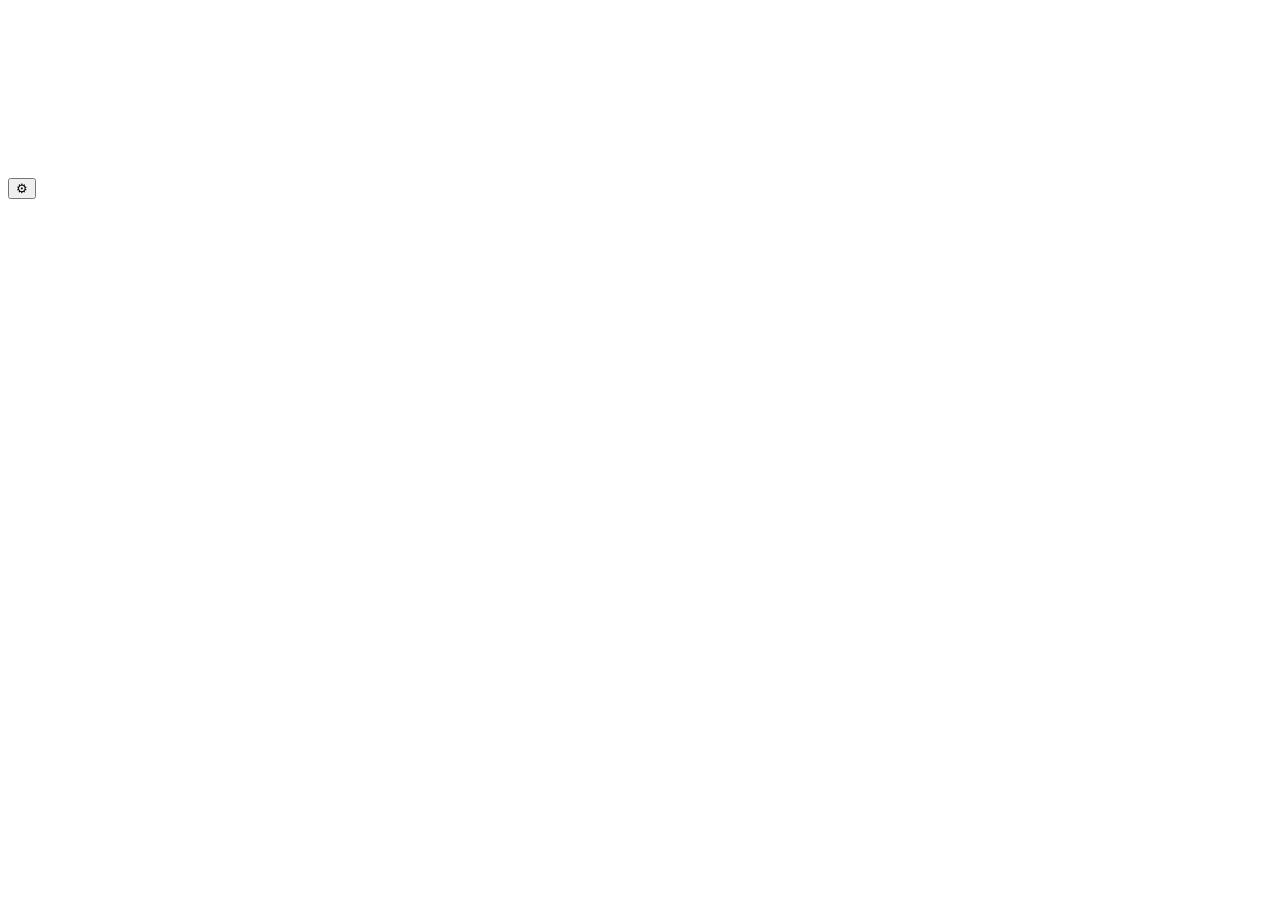
==== index.html @ 460e4f5f "Add files via upload" ====
<!DOCTYPE html>
<html lang="es"><head><meta charset="utf-8">
<meta name="viewport" content="width=device-width, initial-scale=1, viewport-fit=cover">
<meta name="theme-color" content="#2b2d30">
<title>LLT · Clarificador de jugo de caña</title>
  <script type="module" crossorigin src="/clarificador-llt/assets/main-EzSTiBau.js"></script>
  <link rel="modulepreload" crossorigin href="/clarificador-llt/assets/modulepreload-polyfill-B5Qt9EMX.js">
  <link rel="stylesheet" crossorigin href="/clarificador-llt/assets/main-DAeSb6eo.css">
  <link rel="stylesheet" crossorigin href="/clarificador-llt/assets/presentation-E7dINf7v.css">
</head><body>
<div id="app"><canvas id="cv"></canvas></div>
<aside id="hud" aria-live="polite"><b id="t-title"></b><p id="t-line"></p></aside>
<div id="bar" role="progressbar" aria-label="Progreso del recorrido"><i id="bar-fill"></i></div>
<div id="scroller"></div>
<aside id="vcard" aria-live="polite"></aside>
<section id="res" aria-label="Resultados de la simulación"></section>
<button id="tbtn" title="Panel de prueba (T)" aria-label="Abrir panel de prueba">⚙</button><aside id="tpanel" hidden></aside>
<div id="legacy" hidden><input id="op" type="range" min="0" max="1" step="0.001" value="0"><button id="bi"></button><div id="info-title"></div><p id="info-body"></p><button id="play-liquid"></button><button id="toggle-liquid"></button></div>
<section id="mode-choice" aria-label="Elegir modalidad de la experiencia" hidden>
 <div class="llt-choice-inner">
  <div class="llt-eyebrow">CROMPION LLT · EXPERIENCIA INTERACTIVA</div>
  <h1>¿Cómo querés explorar el proceso?</h1>
  <p>Conocé cómo se clarifica el jugo de caña. Elegí cómo querés participar.</p>
  <div class="llt-choice-grid">
   <a class="llt-mode-option" href="/?modo=grupal"><span class="llt-mode-icon" aria-hidden="true">♧</span><strong>Experiencia grupal</strong><span>Los alumnos votan desde sus celulares y deciden juntos los parámetros del proceso.</span><em>Comenzar en grupo →</em></a>
   <a class="llt-mode-option" href="/?modo=individual"><span class="llt-mode-icon" aria-hidden="true">◇</span><strong>Experiencia individual</strong><span>Recorré el clarificador, elegí las cuatro variables y descubrí tus resultados.</span><em>Explorar individualmente →</em></a>
  </div>
  <small>Simulación educativa · Funciona sin internet en una red local</small>
 </div>
</section>
<section id="lobby" aria-label="Sala de espera LLT" hidden>
  <div class="llt-lobby-card">
    <div class="llt-eyebrow">CROMPION LLT · CENTRO DE CONTROL</div>
    <a class="llt-solo-link" href="/">← Volver a elegir modalidad</a>
    <h1>Clarificación del jugo de caña</h1>
    <p class="llt-intro">Una experiencia industrial interactiva. Conectate a la red local y participá en las decisiones del proceso.</p>
    <div class="llt-lobby-grid">
      <div class="llt-qr-pair">
        <div class="llt-qr-box"><span class="llt-qr-num">PASO 1 · CONECTARSE</span><img id="llt-wifi-qr" alt="Código QR para solicitar conexión a la red Wi-Fi" hidden><div id="llt-wifi-placeholder" class="llt-qr-placeholder">Configurá el Wi-Fi antes de empezar</div><p>Escaneá y aceptá unirte al Wi-Fi</p></div>
        <div class="llt-qr-box"><span class="llt-qr-num">PASO 2 · PARTICIPAR</span><img id="llt-qr" alt="Código QR para acceder a la votación sin internet"><p>Escaneá para abrir la votación</p></div>
      </div>
      <div class="llt-lobby-side">
        <span class="llt-eyebrow">PARTICIPANTES CONECTADOS</span>
        <div class="llt-count"><span id="llt-count">0</span><small>alumnos</small></div>
        <p id="llt-session-label">Sala de espera · sin nombres</p>
        <label for="llt-ips">Red local de la computadora</label>
        <select id="llt-ips" aria-label="Elegir IP de red local"></select>
        <div id="llt-local-url" class="llt-url" role="status"></div>
        <button id="llt-refresh-qr" class="llt-minor">↻ Actualizar QR y direcciones</button>
      </div>
    </div>
    <details id="llt-wifi-settings" class="llt-wifi-settings"><summary>⚙ Configurar QR de Wi-Fi (antes de proyectar)</summary>
      <form id="llt-wifi-form" autocomplete="off"><label>Nombre de la red (SSID)<input id="llt-wifi-name" autocomplete="off" placeholder="Nombre exacto de tu hotspot o router" maxlength="64"></label><label>Contraseña Wi-Fi<input id="llt-wifi-password" type="password" autocomplete="new-password" placeholder="No se mostrará escrita en pantalla"></label><label>Seguridad<select id="llt-wifi-security"><option value="WPA">WPA / WPA2 / WPA3</option><option value="nopass">Red abierta (sin contraseña)</option></select></label><button type="submit">Generar QR de conexión</button><button type="button" id="llt-wifi-clear" class="llt-minor">Quitar QR Wi-Fi</button></form>
      <p>El código QR Wi-Fi contiene el nombre y la clave de la red. Mostralo solo a los participantes autorizados. Algunos celulares requieren confirmar la conexión o hacerla manualmente.</p>
    </details>
    <details id="llt-admin-advanced" class="llt-wifi-settings"><summary>Acceso de presentadora (solo si es necesario)</summary>
      <form id="llt-admin-login" class="llt-host-login"><label for="llt-pin">PIN de presentadora</label><input id="llt-pin" type="password" inputmode="numeric" autocomplete="off" placeholder="PIN de la terminal" required><button type="submit">Conectar presentadora</button></form>
    </details>
    <p id="llt-host-state" class="llt-host-state">Conectando el centro de control…</p>
    <div class="llt-lobby-actions"><button id="llt-start" class="llt-primary" disabled>Iniciar experiencia →</button><button id="llt-open-control" class="llt-minor">Abrir panel de control ↗</button></div>
    <p class="llt-footnote" id="lobby-status" role="status">Conectando con el servidor local…</p>
  </div>
</section>
<div id="llt-results-missing" hidden>Esperando las cuatro decisiones para mostrar el informe final · Revisá el panel de presentadora</div>
</body></html>
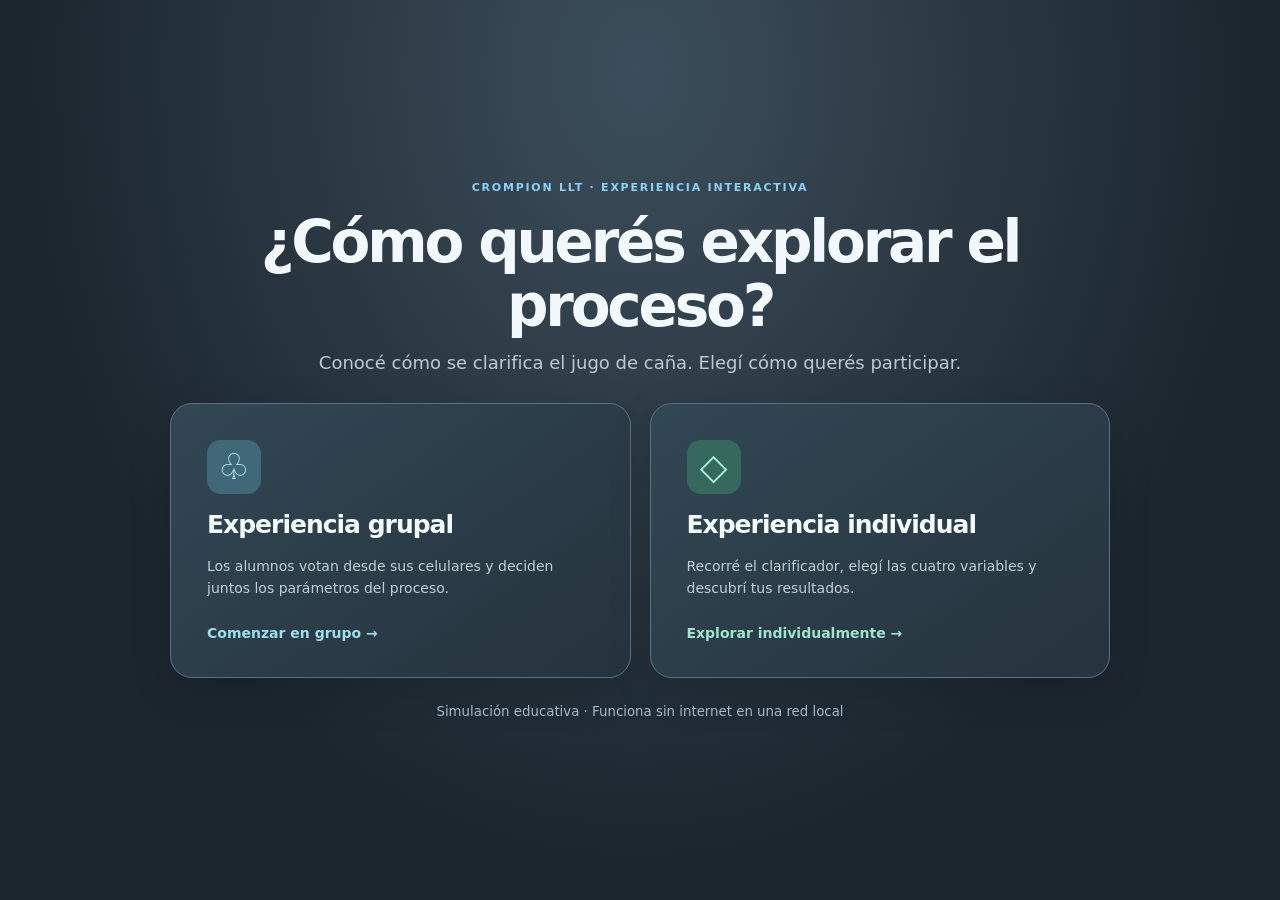
==== commit c7a19caa: "Add files via upload" ====
--- a/index.html
+++ b/index.html
@@ -3,10 +3,10 @@
 <meta name="viewport" content="width=device-width, initial-scale=1, viewport-fit=cover">
 <meta name="theme-color" content="#2b2d30">
 <title>LLT · Clarificador de jugo de caña</title>
-  <script type="module" crossorigin src="/clarificador-llt/assets/main-EzSTiBau.js"></script>
-  <link rel="modulepreload" crossorigin href="/clarificador-llt/assets/modulepreload-polyfill-B5Qt9EMX.js">
-  <link rel="stylesheet" crossorigin href="/clarificador-llt/assets/main-DAeSb6eo.css">
-  <link rel="stylesheet" crossorigin href="/clarificador-llt/assets/presentation-E7dINf7v.css">
+  <script type="module" crossorigin src="/assets/main-DnYSEAKQ.js"></script>
+  <link rel="modulepreload" crossorigin href="/assets/modulepreload-polyfill-B5Qt9EMX.js">
+  <link rel="stylesheet" crossorigin href="/assets/main-DAeSb6eo.css">
+  <link rel="stylesheet" crossorigin href="/assets/presentation-B93lToBl.css">
 </head><body>
 <div id="app"><canvas id="cv"></canvas></div>
 <aside id="hud" aria-live="polite"><b id="t-title"></b><p id="t-line"></p></aside>
@@ -22,8 +22,8 @@
   <h1>¿Cómo querés explorar el proceso?</h1>
   <p>Conocé cómo se clarifica el jugo de caña. Elegí cómo querés participar.</p>
   <div class="llt-choice-grid">
-   <a class="llt-mode-option" href="/?modo=grupal"><span class="llt-mode-icon" aria-hidden="true">♧</span><strong>Experiencia grupal</strong><span>Los alumnos votan desde sus celulares y deciden juntos los parámetros del proceso.</span><em>Comenzar en grupo →</em></a>
-   <a class="llt-mode-option" href="/?modo=individual"><span class="llt-mode-icon" aria-hidden="true">◇</span><strong>Experiencia individual</strong><span>Recorré el clarificador, elegí las cuatro variables y descubrí tus resultados.</span><em>Explorar individualmente →</em></a>
+   <a class="llt-mode-option" href="?modo=grupal"><span class="llt-mode-icon" aria-hidden="true">♧</span><strong>Experiencia grupal</strong><span>Los alumnos votan desde sus celulares y deciden juntos los parámetros del proceso.</span><em>Comenzar en grupo →</em></a>
+   <a class="llt-mode-option" href="?modo=individual"><span class="llt-mode-icon" aria-hidden="true">◇</span><strong>Experiencia individual</strong><span>Recorré el clarificador, elegí las cuatro variables y descubrí tus resultados.</span><em>Explorar individualmente →</em></a>
   </div>
   <small>Simulación educativa · Funciona sin internet en una red local</small>
  </div>
@@ -31,7 +31,7 @@
 <section id="lobby" aria-label="Sala de espera LLT" hidden>
   <div class="llt-lobby-card">
     <div class="llt-eyebrow">CROMPION LLT · CENTRO DE CONTROL</div>
-    <a class="llt-solo-link" href="/">← Volver a elegir modalidad</a>
+    <a class="llt-solo-link" href="./">← Volver a elegir modalidad</a>
     <h1>Clarificación del jugo de caña</h1>
     <p class="llt-intro">Una experiencia industrial interactiva. Conectate a la red local y participá en las decisiones del proceso.</p>
     <div class="llt-lobby-grid">
--- a/assets/main-DAeSb6eo.css
+++ b/assets/main-DAeSb6eo.css
@@ -0,0 +1 @@
+*{box-sizing:border-box}html,body{margin:0;background:#2b2d30;color:#e6e7e8;font-family:system-ui,-apple-system,Segoe UI,Roboto,sans-serif;overscroll-behavior:none}#app{position:fixed;inset:0;background:#2b2d30;z-index:0}canvas{position:absolute;inset:0;width:100%;height:100%;display:block}#scroller{height:1400vh}#hud{position:fixed;z-index:5;left:clamp(16px,3vw,44px);bottom:calc(26px + env(safe-area-inset-bottom,0px));max-width:min(330px,calc(100vw - 32px));padding:10px 14px 11px;background:#323538;border:1px solid #3d4044;border-radius:8px;pointer-events:none;opacity:0}#hud b{display:block;margin-bottom:5px;font:600 10.5px/1.2 system-ui,sans-serif;letter-spacing:.14em;text-transform:uppercase;color:#aeb2b6}#hud p{margin:0;font-size:13px;line-height:1.45;color:#e6e7e8}#bar{position:fixed;z-index:6;left:0;right:0;bottom:0;height:2px;background:#ffffff12}#bar i{display:block;height:100%;background:#8dff5a;transform-origin:0 50%;transform:scaleX(0)}@media(max-aspect-ratio:1/1){#hud{bottom:auto;top:calc(14px + env(safe-area-inset-top,0px));left:14px;font-size:12px}}#vcard{position:fixed;z-index:8;left:clamp(12px,2.2vw,36px);top:calc(clamp(12px,2.2vw,32px) + env(safe-area-inset-top,0px));width:clamp(205px,19vw,300px);padding:10px 12px 11px;background:#34383ed1;border:1px solid rgba(131,188,233,.38);border-radius:12px;-webkit-backdrop-filter:blur(6px);backdrop-filter:blur(6px);opacity:0;visibility:hidden;pointer-events:none}#vcard .vk{font:600 9.5px/1.2 system-ui,sans-serif;letter-spacing:.14em;color:#83bce9}#vcard h3{margin:4px 0 2px;font-size:clamp(14px,1.25vw,18px);font-weight:650}#vcard .vq{margin:0 0 8px;font-size:clamp(11px,.9vw,13px);color:#adb7c3}#vcard .vo{display:grid;grid-template-columns:repeat(3,1fr);gap:5px}#vcard .val{padding:6px 2px;text-align:center;font-weight:700;font-size:clamp(11px,.95vw,14px);border:1px solid #515d69;border-radius:8px;background:#3c424bd9;white-space:nowrap}#vcard .val.win{background:#2b5777eb;border-color:#8ac9f8;color:#e3f4ff}#vcard .val.off{opacity:.45}#vcard .vs{margin-top:8px;font-size:11px;color:#b6c1cb}#vcard .vs.ok{color:#badcf6}@media(max-width:600px){#vcard{width:min(300px,calc(100vw - 24px))}}@media(max-aspect-ratio:1/1){body.vote-on #hud{top:auto;bottom:calc(20px + env(safe-area-inset-bottom,0px))}}body.res-on #hud{opacity:0!important}#tbtn{position:fixed;right:10px;bottom:8px;z-index:30;width:28px;height:28px;border-radius:50%;border:1px solid #4a525c;background:#34383eb3;color:#adb7c3;opacity:.4;cursor:pointer;font-size:14px;line-height:1;padding:0}#tbtn:hover{opacity:1}#tpanel{position:fixed;right:10px;bottom:44px;z-index:30;width:min(330px,calc(100vw - 20px));max-height:70vh;overflow:auto;background:#34383ef7;border:1px solid #4a525c;border-radius:12px;padding:12px;font-size:12px;color:#e6e7e8}#tpanel[hidden]{display:none}#tpanel p{margin:8px 0}#tpanel small{color:#9aa1a8}#tpanel .tr{display:flex;flex-wrap:wrap;gap:5px;align-items:center;margin:8px 0;color:#adb7c3}#tpanel button{font:inherit;color:#e6e7e8;background:#3b4550;border:1px solid #5a7791;border-radius:8px;padding:5px 9px;cursor:pointer}#tpanel button.on{background:#2b5777;border-color:#8ac9f8}#tpanel button:disabled{opacity:.4;cursor:default}body.clean #tbtn,body.clean #tpanel{display:none}#res{position:fixed;inset:0;z-index:20;overflow:auto;background:#2b2d30f0;opacity:0;pointer-events:none;display:flex;justify-content:center;align-items:flex-start;padding:clamp(12px,3vh,30px) clamp(14px,3vw,40px);--a:#83bce9;color:#eff2f5}#res.on{pointer-events:auto}#res .in{width:min(1180px,100%)}#res h1{margin:0;font-size:clamp(22px,2.4vw,32px);letter-spacing:-.035em}#res h2{margin:0;font-size:clamp(17px,1.8vw,22px)}#res .eyebrow{font-size:11px;letter-spacing:.16em;text-transform:uppercase;color:#83bce9}#res .card{background:#34383e;border:1px solid #4a525c;border-radius:15px;padding:16px}#res .spaced{display:grid;gap:14px}#res .row{display:flex;align-items:center;justify-content:space-between;gap:12px;flex-wrap:wrap}#res .btn{background:#393e45;border:1px solid #4a525c;border-radius:10px;color:#eff2f5;padding:10px 15px;font:inherit;font-weight:620;cursor:pointer}#res .btn:hover{border-color:#83bce9}#res .result-hero{display:grid;grid-template-columns:1fr 1fr;gap:18px;align-items:center}#res .sugar-scene{border:1px solid #56626b;background:radial-gradient(ellipse at 50% 38%,#45515a,#30353b 70%);border-radius:15px;padding:6px;overflow:hidden}#res .sugar-scene svg{display:block;width:100%;height:auto;max-height:min(34vh,330px)}#res .metrics{display:grid;grid-template-columns:repeat(5,minmax(0,1fr));gap:10px}#res .metric{padding:14px 12px;background:#373e46;border:1px solid #506275;border-radius:13px}#res .metric strong{display:block;color:#b9dfff;font-size:clamp(20px,2.2vw,29px);letter-spacing:-.04em}#res .metric span{display:block;font-size:12px;color:#b5c0cb}#res .reveal{display:flex;align-items:center;justify-content:center;gap:7px;flex-wrap:wrap}#res .reveal span{padding:7px 11px;border:1px solid #64829b;border-radius:9px;background:#364a5b}#res .notice{padding:11px 14px;border:1px solid #52677a;border-radius:12px;background:#34404c;color:#ccdced;font-size:13px}#res .muted{color:#adb7c3}#res .tiny{font-size:12px;margin:0}#res .phase-arrow{color:#8abfe7;font-size:20px;border:0;background:none;padding:0}@media(max-width:900px){#res .result-hero{grid-template-columns:1fr}#res .metrics{grid-template-columns:repeat(3,1fr)}}@media(max-width:590px){#res .metrics{grid-template-columns:repeat(2,1fr)}}
--- a/assets/presentation-B93lToBl.css
+++ b/assets/presentation-B93lToBl.css
@@ -0,0 +1 @@
+#lobby[hidden],#llt-results-missing[hidden],#llt-admin-login[hidden]{display:none!important}.llt-lobby-locked{overflow:hidden!important}#lobby{position:fixed;inset:0;z-index:50;display:flex;align-items:center;justify-content:center;overflow:auto;padding:28px 16px;background:radial-gradient(ellipse at 48% 15%,#3c4550,#24292e 65%);font-family:system-ui,-apple-system,Segoe UI,sans-serif}.llt-lobby-card{width:min(880px,100%);background:#30363d;border:1px solid #596d7b;border-radius:23px;padding:clamp(20px,4vw,40px);box-shadow:0 24px 100px #0008;color:#f1f5f9}.llt-eyebrow{color:#8bd0f7;font-size:11px;letter-spacing:.16em;font-weight:700}.llt-lobby-card h1{margin:13px 0 10px;font-size:clamp(26px,3vw,42px);letter-spacing:-.04em;line-height:1.1}.llt-intro{color:#b9c5cf;margin:0 0 24px;max-width:620px;line-height:1.55;font-size:14px}.llt-lobby-grid{display:grid;grid-template-columns:240px 1fr;gap:28px;align-items:center}.llt-qr-box{border:1px solid #657b8f;border-radius:16px;background:#3c4956;text-align:center;padding:16px}.llt-qr-box img{display:block;width:196px;height:196px;object-fit:contain;background:#fff;border-radius:9px;margin:auto}.llt-qr-box p{margin:10px 0 0;color:#d6e5ed;font-size:12px}.llt-lobby-side{display:grid;gap:8px;align-content:center}.llt-count{display:flex;align-items:baseline;gap:12px;font-size:54px;font-weight:760;letter-spacing:-.06em;color:#fff}.llt-count small{font-size:14px;font-weight:400;letter-spacing:0;color:#b5bec8}.llt-lobby-side p{margin:0 0 9px;font-size:13px;color:#bac6cf}#lobby label{font-size:12px;color:#dae5ef}#lobby select,#lobby input{width:100%;border:1px solid #708399;background:#202931;color:#fff;border-radius:9px;padding:12px;font:inherit;font-size:14px}.llt-url{font-size:13px;word-break:break-all;color:#87dbd3}#lobby button{cursor:pointer;color:#e8f2fa;border:1px solid #70869c;border-radius:10px;background:#384a58;padding:12px 15px;font-weight:600}#lobby button:hover:not(:disabled){border-color:#9ac7e8}#lobby button:disabled{opacity:.38;cursor:not-allowed}#lobby .llt-minor{background:transparent;font-size:12px;padding:9px 12px}.llt-host-login{display:grid;grid-template-columns:1fr minmax(200px,1fr) auto;align-items:end;gap:10px;border-top:1px solid #536272;padding-top:16px;margin-top:20px}.llt-host-state{font-size:12px;color:#cbd9e5;margin:9px 0}.llt-lobby-actions{display:flex;gap:10px;align-items:center;flex-wrap:wrap}#lobby .llt-primary{background:#74c6d9;color:#102935;border:0;font-size:15px;padding:14px 24px}.llt-footnote{color:#b4c0c9;font-size:11px;margin:12px 0 0}#llt-results-missing{position:fixed;bottom:18px;left:50%;transform:translate(-50%);z-index:10;background:#273744ed;border:1px solid #6a94ad;border-radius:10px;padding:10px 16px;color:#e3f4ff;font-size:12px;max-width:90vw;text-align:center}@media(max-width:610px){#lobby{padding:12px}.llt-lobby-card{padding:18px}.llt-lobby-grid{grid-template-columns:1fr;gap:16px}.llt-qr-box{max-width:235px;margin:auto}.llt-host-login{grid-template-columns:1fr}.llt-count{font-size:42px}}.llt-solo-link{display:inline-block;margin-top:12px;color:#a6e8f2!important;font-size:13px;text-decoration:none;border-bottom:1px solid #65a5b5;padding-bottom:4px}.llt-solo-link:hover{color:#fff!important}body.llt-solo #vcard{pointer-events:auto;width:min(340px,calc(100vw - 24px))}body.llt-solo #vcard .solo-opts{display:grid;gap:6px;margin-top:12px}body.llt-solo #vcard .solo-pick{padding:10px 8px;background:#30495a;border:1px solid #6489a4;border-radius:9px;color:#eef9ff;cursor:pointer;font:inherit;text-align:left}body.llt-solo #vcard .solo-pick:hover,body.llt-solo #vcard .solo-pick:focus-visible{background:#426c83}body.llt-solo #res.on{z-index:25}#mode-choice[hidden],#lobby[hidden],#llt-wifi-qr[hidden],#llt-wifi-placeholder[hidden]{display:none!important}#mode-choice{position:fixed;inset:0;z-index:70;background:radial-gradient(ellipse at 50% 8%,#3c4e5b,#1c262f 67%);color:#f3f8fd;overflow:auto;display:grid;place-items:center;padding:24px;font-family:system-ui,-apple-system,Segoe UI,sans-serif}.llt-choice-inner{width:min(940px,100%);text-align:center}.llt-choice-inner h1{font-size:clamp(32px,5vw,58px);letter-spacing:-.055em;line-height:1.1;margin:17px 0 13px}.llt-choice-inner>p{font-size:clamp(14px,1.65vw,18px);color:#bdcad3;margin:0 auto 30px;max-width:650px}.llt-choice-inner>small{display:block;color:#a8bac5;margin-top:26px}.llt-choice-grid{display:grid;grid-template-columns:repeat(2,minmax(0,1fr));gap:19px;text-align:left}.llt-mode-option{display:flex;flex-direction:column;gap:16px;text-decoration:none!important;border:1px solid #587285;border-radius:22px;padding:clamp(22px,3.2vw,36px);background:linear-gradient(145deg,#324754,#25333e);min-height:275px;box-shadow:0 14px 44px #0002;color:#f4fafc!important;transition:transform .2s,border-color .2s}.llt-mode-option:hover,.llt-mode-option:focus-visible{transform:translateY(-3px);border-color:#93d9e6;outline:2px solid transparent}.llt-mode-icon{display:grid;place-items:center;border-radius:14px;width:54px;height:54px;background:#416879;color:#ace4f4;font-size:36px;line-height:1}.llt-mode-option:nth-child(2) .llt-mode-icon{background:#37685e;color:#a8f0d4}.llt-mode-option strong{font-size:25px;letter-spacing:-.04em}.llt-mode-option>span:not(.llt-mode-icon){font-size:14px;color:#c2cfd6;line-height:1.6}.llt-mode-option em{font-size:14px;color:#9cdeee;font-style:normal;font-weight:750;margin-top:auto}.llt-mode-option:nth-child(2) em{color:#9de6cc}.llt-qr-pair{display:grid;grid-template-columns:repeat(2,minmax(0,1fr));gap:12px}.llt-lobby-grid{grid-template-columns:minmax(0,1.35fr) minmax(230px,1fr);gap:20px}.llt-lobby-card{width:min(1080px,100%)}.llt-qr-box{padding:12px 10px}.llt-qr-box img{width:min(160px,100%);height:auto;aspect-ratio:1;object-fit:contain}.llt-qr-box p{font-size:11px;line-height:1.4}.llt-qr-num{display:block;color:#9ee1e9;letter-spacing:.11em;font-weight:750;font-size:10px;margin-bottom:10px}.llt-qr-placeholder{min-height:160px;padding:17px;display:flex;align-items:center;justify-content:center;color:#d3e5ed;font-size:12px;border:1px dashed #8199a7;border-radius:9px}.llt-wifi-settings{border:1px solid #546b78;border-radius:12px;margin:17px 0;padding:13px;color:#d2e3eb}.llt-wifi-settings summary{font-size:12px;cursor:pointer;font-weight:700}.llt-wifi-settings>p{font-size:11px;color:#bdced8;margin:10px 0 0}#llt-wifi-form{display:grid;grid-template-columns:1fr 1fr;gap:12px;align-items:end;padding-top:15px}#llt-wifi-form label{display:grid;gap:6px}#llt-wifi-form button{min-height:42px}body.llt-mode-choose #scroller,body.llt-mode-choose #hud,body.llt-mode-choose #bar,body.llt-mode-choose #vcard,body.llt-mode-grupal:not(.llt-scene-ready) #hud{display:none}body.llt-mode-individual #mode-choice,body.llt-mode-individual #lobby{display:none!important}@media(max-width:820px){.llt-lobby-grid{grid-template-columns:1fr}.llt-qr-pair{max-width:525px;margin:0 auto}.llt-choice-grid{gap:12px}.llt-mode-option{min-height:250px}}@media(max-width:610px){.llt-choice-grid{grid-template-columns:1fr}.llt-mode-option{min-height:auto}.llt-qr-pair{grid-template-columns:1fr}.llt-qr-box{max-width:250px;margin:0 auto;width:100%}#llt-wifi-form{grid-template-columns:1fr}#lobby .llt-lobby-card{width:100%}}@media(max-width:680px){body.llt-scene-ready #vcard{left:max(8px,env(safe-area-inset-left,0px));right:max(8px,env(safe-area-inset-right,0px));top:calc(6px + env(safe-area-inset-top,0px));bottom:auto;width:auto;max-width:360px;padding:8px 10px 9px;border-radius:10px;-webkit-backdrop-filter:blur(4px);backdrop-filter:blur(4px)}body.llt-solo.llt-scene-ready #vcard{width:auto}#vcard .vk{font-size:9px;letter-spacing:.08em}#vcard h3{font-size:14px;line-height:1.2;margin:3px 0 1px}#vcard .vq{font-size:10px;line-height:1.25;margin-bottom:5px}#vcard .vo{gap:3px}#vcard .val{font-size:11px;padding:5px 1px;border-radius:6px}#vcard .vs{margin-top:5px;font-size:10px;line-height:1.2}body.llt-solo #vcard .solo-opts{grid-template-columns:repeat(3,minmax(0,1fr));gap:4px;margin-top:6px}body.llt-solo #vcard .solo-pick{padding:9px 2px;font-size:11px;text-align:center;border-radius:6px;min-height:36px}#hud{left:9px;right:9px;max-width:min(300px,calc(100vw - 18px));bottom:calc(12px + env(safe-area-inset-bottom,0px));top:auto;padding:6px 9px}#hud b{font-size:9px;margin-bottom:2px}#hud p{font-size:10px;line-height:1.35}body.vote-on #hud{bottom:calc(12px + env(safe-area-inset-bottom,0px));top:auto}}@media(max-width:680px)and (orientation:landscape){body.llt-scene-ready #vcard{max-width:270px}}
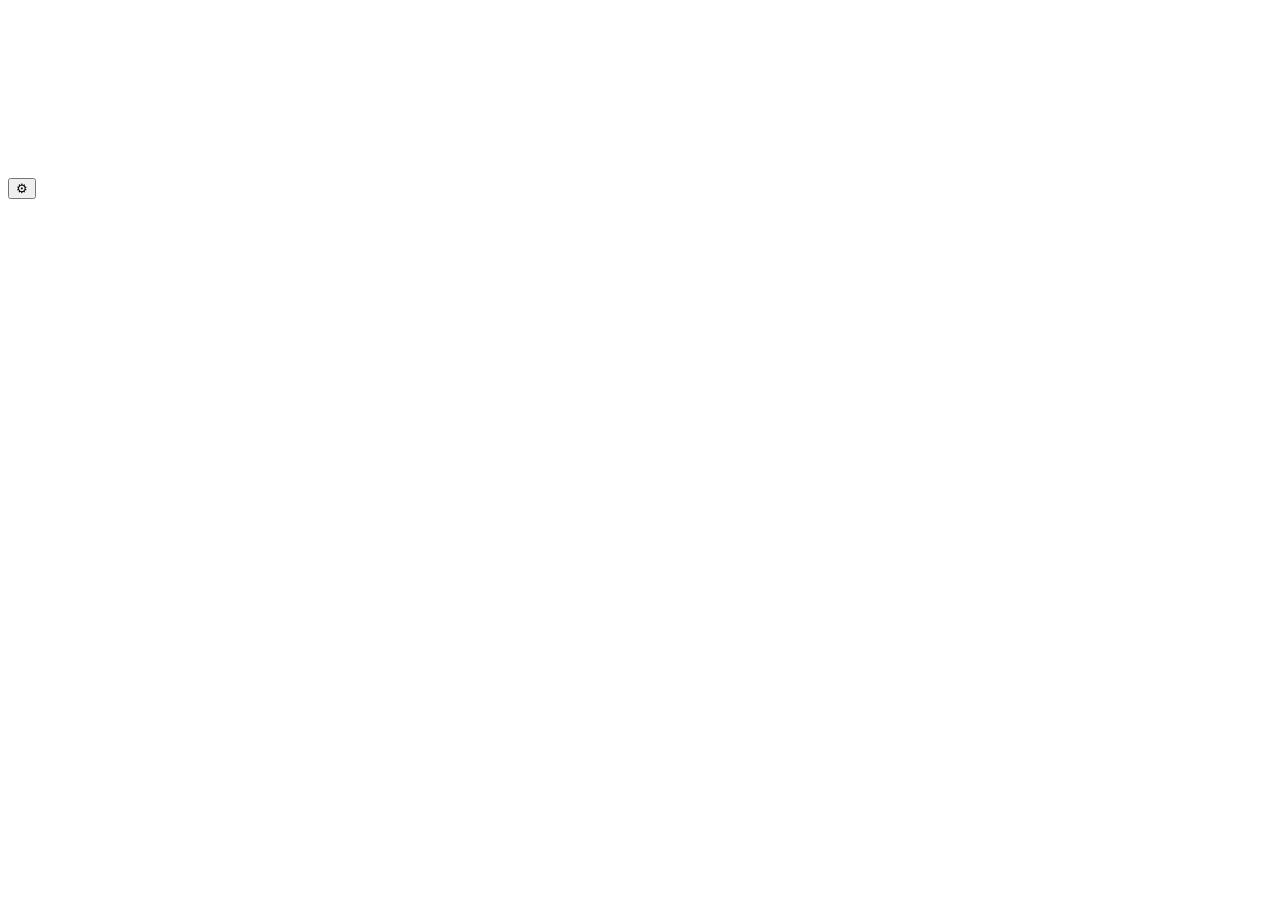
==== commit 97214abe: "Add files via upload" ====
--- a/index.html
+++ b/index.html
@@ -3,10 +3,10 @@
 <meta name="viewport" content="width=device-width, initial-scale=1, viewport-fit=cover">
 <meta name="theme-color" content="#2b2d30">
 <title>LLT · Clarificador de jugo de caña</title>
-  <script type="module" crossorigin src="/assets/main-DnYSEAKQ.js"></script>
-  <link rel="modulepreload" crossorigin href="/assets/modulepreload-polyfill-B5Qt9EMX.js">
-  <link rel="stylesheet" crossorigin href="/assets/main-DAeSb6eo.css">
-  <link rel="stylesheet" crossorigin href="/assets/presentation-B93lToBl.css">
+  <script type="module" crossorigin src="/clarificador-llt/assets/main-DlvZj1NP.js"></script>
+  <link rel="modulepreload" crossorigin href="/clarificador-llt/assets/modulepreload-polyfill-B5Qt9EMX.js">
+  <link rel="stylesheet" crossorigin href="/clarificador-llt/assets/main-DAeSb6eo.css">
+  <link rel="stylesheet" crossorigin href="/clarificador-llt/assets/presentation-B93lToBl.css">
 </head><body>
 <div id="app"><canvas id="cv"></canvas></div>
 <aside id="hud" aria-live="polite"><b id="t-title"></b><p id="t-line"></p></aside>
